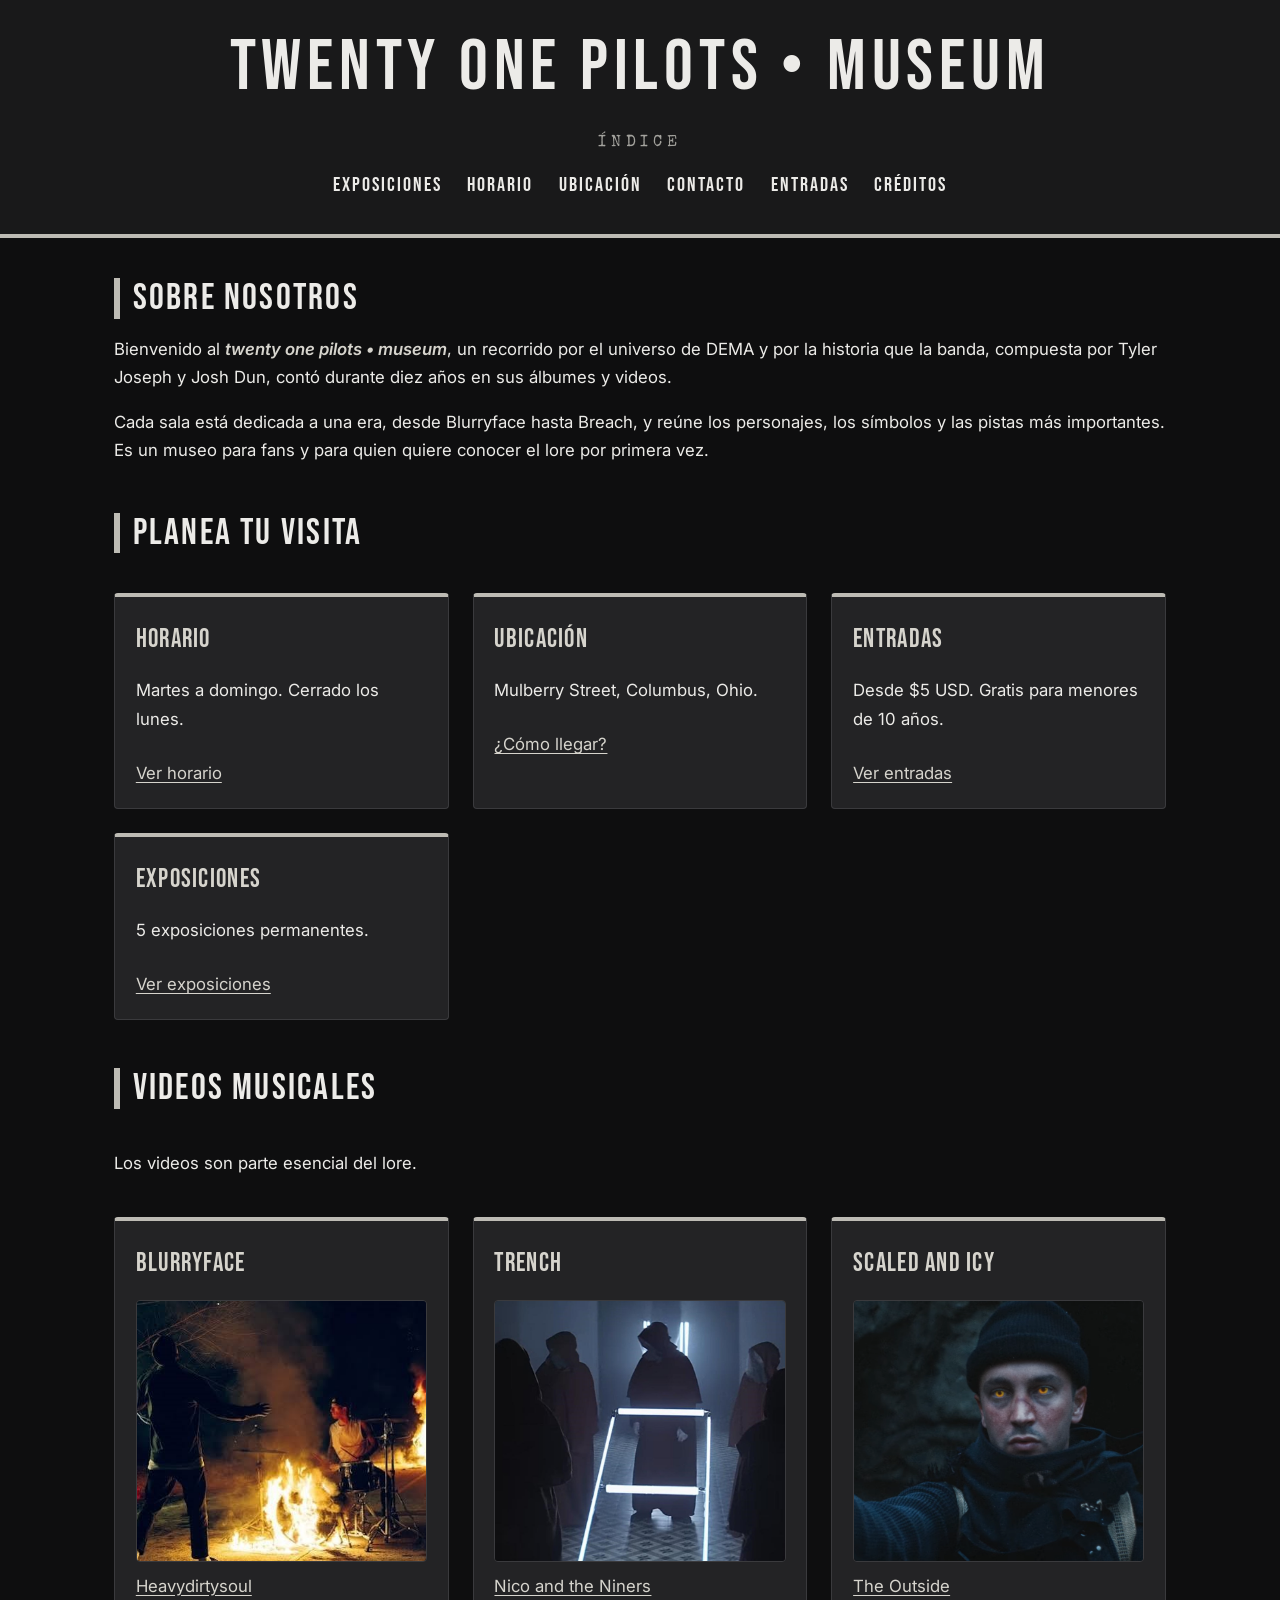
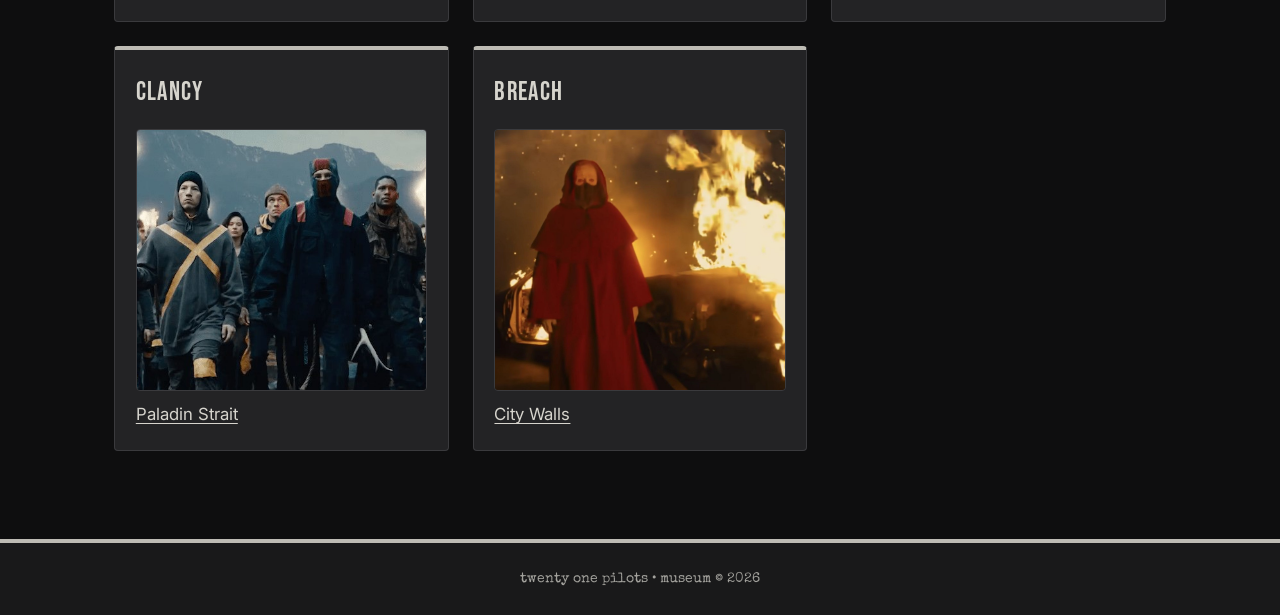
==== index.html @ c8e52bdf "Add files via upload" ====
<!DOCTYPE html>
<html lang="es">
<head>
    <meta charset="UTF-8">
    <meta name="viewport" content="width=device-width, initial-scale=1.0">
    <title>MUSEO</title>
    <link rel="stylesheet" href="estilos.css">
</head>
<body>
    <header>
        <h1 class="titulo">twenty one pilots • museum</h1>
        <nav>
            <h2 class="indice">Índice</h2>
            <a href="exposiciones.html">Exposiciones</a>
            <a href="horario.html">Horario</a>
            <a href="ubicacion.html">Ubicación</a>
            <a href="contacto.html">Contacto</a>
            <a href="entradas.html">Entradas</a>
            <a href="creditos.html">Créditos</a>
        </nav>
    </header>

    <main>
        <section>
            <div id="sobre-nosotros">
                <h2 class="subtitulo">Sobre nosotros</h2>
                <p>
                    Bienvenido al <em><strong>twenty one pilots • museum</strong></em>, un recorrido por el
                    universo de DEMA y por la historia que la banda, compuesta por Tyler Joseph y Josh Dun,
                    contó durante diez años en sus álbumes y videos.
                </p>
                <p>
                    Cada sala está dedicada a una era, desde Blurryface hasta
                    Breach, y reúne los personajes, los símbolos y las pistas
                    más importantes. Es un museo para fans y para quien quiere
                    conocer el lore por primera vez.
                </p>
            </div>
        </section>

        <section>
            <h2 class="subtitulo">Planea tu visita</h2>
            <article>
                <h3>Horario</h3>
                <p>Martes a domingo. Cerrado los lunes.</p>
                <a href="horario.html">Ver horario</a>
            </article>
            <article>
                <h3>Ubicación</h3>
                <p>Mulberry Street, Columbus, Ohio.</p>
                <a href="ubicacion.html">¿Cómo llegar?</a>
            </article>
            <article>
                <h3>Entradas</h3>
                <p>Desde $5 USD. Gratis para menores de 10 años.</p>
                <a href="entradas.html">Ver entradas</a>
            </article>
            <article>
                <h3>Exposiciones</h3>
                <p>5 exposiciones permanentes.</p>
                <a href="exposiciones.html">Ver exposiciones</a>
            </article>
        </section>

        <aside>
                <h2 class="subtitulo">Videos musicales</h2>
                <p>
                    Los videos son parte esencial del lore.
                </p>

                <article>
                    <h3>Blurryface</h3>
                        <figure>
                        <img src="video_heavydirtysoul.jpg" alt="Heavydirtysoul">
                        </figure>
                        <a href="https://www.youtube.com/watch?v=r_9Kf0D5BTs" target="_blank" rel="noopener noreferrer">Heavydirtysoul</a>
                </article>

                <article>
                    <h3>Trench</h3>
                        <figure>
                        <img src="video_nico-and-the-niners.jpg" alt="Nico and the Niners">
                        </figure>
                        <a href="https://www.youtube.com/watch?v=hMAPyGoqQVw" target="_blank" rel="noopener noreferrer">Nico and the Niners</a>
                </article>

                <article>
                    <h3>Scaled and Icy</h3>
                        <figure>
                        <img src="video_the-outside.png" alt="The Outside">
                        </figure>
                        <a href="https://www.youtube.com/watch?v=eNcvblM8-_o" target="_blank" rel="noopener noreferrer">The Outside</a>
                </article>

                <article>
                    <h3>Clancy</h3>
                        <figure>
                        <img src="video_paladin-strait.jpg" alt="Paladin Strait">
                        </figure>
                        <a href="https://www.youtube.com/watch?v=mix9YfaaNa0" target="_blank" rel="noopener noreferrer">Paladin Strait</a>
                </article>

                <article>
                    <h3>Breach</h3>
                        <figure>
                        <img src="video_city-walls.jpeg" alt="City Walls">
                        </figure>
                        <a href="https://www.youtube.com/watch?v=5Ozjel72yjQ" target="_blank" rel="noopener noreferrer">City Walls</a>
                </article>
        </aside>
    </main>

    <footer>
        <p>twenty one pilots • museum &copy; 2026</p>
    </footer>
</body>
</html>
---- estilos.css ----
@import url("https://fonts.googleapis.com/css2?family=Bebas+Neue&family=Special+Elite&family=Inter:wght@400;600&family=Permanent+Marker&family=Righteous&family=Anton&family=Cinzel:wght@500&display=swap");


:root {
    /*NEUTRAL (museo, horario, entradas, ubicación, contacto, créditos)*/
    --negro: #0e0e0f;
    --grafito: #19191a;
    --panel: #232325;
    --borde: #3a3a3d;
    --texto: #ecebe8;
    --texto-suave: #a3a29d;
    --acento: #bdbbb4;         
    --acento2: #ffffff;        
    --enlace: #d6d4cd;
    --sobre-acento: #111111;   
    --campo: #19191a;          
    --placeholder: #6f6e6a;
    --titulo: #ecebe8;         
    --nav-hover: #ffffff;

    --fuente-titulo: "Bebas Neue", Impact, "Arial Narrow", sans-serif;
    --fuente-lore: "Special Elite", "Courier New", monospace;
    --fuente-texto: "Inter", system-ui, -apple-system, "Segoe UI", sans-serif;

    --ancho: 1100px;
    --radio: 4px;
}

*, *::before, *::after {
    box-sizing: border-box;
}

html {
    scroll-behavior: smooth;
}

body {
    margin: 0;
    min-height: 100vh;
    display: flex;
    flex-direction: column;          /* footer siempre abajo */
    background: var(--negro);
    color: var(--texto);
    font-family: var(--fuente-texto);
    font-size: 1.05rem;
    line-height: 1.7;
}

img, iframe {
    max-width: 100%;
    display: block;
}

header {
    background: var(--grafito);
    border-bottom: 4px solid var(--acento);
    padding: 2rem 1.5rem 1rem;
    text-align: center;
}

.titulo {
    margin: 0 0 1rem;
    font-family: var(--fuente-titulo);
    font-weight: 400;
    font-size: clamp(2.5rem, 7vw, 4.5rem);
    letter-spacing: 0.08em;
    line-height: 1;
    text-transform: uppercase;
    color: var(--titulo);
}

nav {
    display: flex;
    flex-wrap: wrap;
    justify-content: center;
    align-items: center;
    gap: 0.4rem 1.2rem;
    padding: 0.6rem 0;
}

nav a {
    padding: 0.3rem 0.2rem;
    font-family: var(--fuente-titulo);
    font-size: 1.25rem;
    letter-spacing: 0.1em;
    text-transform: uppercase;
    text-decoration: none;
    color: var(--texto);
    border-bottom: 2px solid transparent;
    transition: color 0.2s, border-color 0.2s;
}

nav a:hover, nav a:focus-visible {
    color: var(--nav-hover);
    border-bottom-color: var(--acento);
}

.indice {
    flex-basis: 100%;
    margin: 0;
    font-family: var(--fuente-lore);
    font-weight: 400;
    font-size: 1rem;
    letter-spacing: 0.3em;
    text-transform: uppercase;
    color: var(--texto-suave);
}

main {
    flex: 1;
    width: 100%;
    max-width: var(--ancho);
    margin: 0 auto;
    padding: 2.5rem 1.5rem;
}

main > section, main > div, main > aside {
    margin-bottom: 3rem;
}

p {
    margin: 0 0 1rem;
}

.subtitulo, #subtitulo, #tema, #descripcion, #galeria {
    margin: 0 0 1rem;
    padding-left: 0.8rem;
    border-left: 6px solid var(--acento);
    font-family: var(--fuente-titulo);
    font-weight: 400;
    font-size: clamp(1.7rem, 4vw, 2.3rem);
    letter-spacing: 0.06em;
    text-transform: uppercase;
    line-height: 1.1;
}

h3 {
    margin: 0 0 0.5rem;
    font-family: var(--fuente-titulo);
    font-weight: 400;
    font-size: 1.6rem;
    letter-spacing: 0.05em;
    color: var(--enlace);
}

italics {
    font-style: italic;
    color: var(--enlace);
}

strong {
    color: var(--enlace);
    font-weight: 600;
}

/* Links */
main a {
    color: var(--enlace);
    text-underline-offset: 3px;
    transition: color 0.2s;
}

main a:hover,
main a:focus-visible {
    color: var(--acento2);
}

/* Tarjetas (article)  */
section:has(> article), aside {
    display: grid;
    grid-template-columns: repeat(auto-fit, minmax(260px, 1fr));
    gap: 1.5rem;
}

/* Lo que no es tarjeta ocupa todo el ancho de la cuadrícula */
section:has(> article) > :not(article), aside > :not(article) {
    grid-column: 1 / -1;
}

article {
    display: flex;
    flex-direction: column;
    gap: 0.4rem;
    padding: 1.3rem;
    background: var(--panel);
    border: 1px solid var(--borde);
    border-top: 4px solid var(--acento);
    border-radius: var(--radio);
    transition: transform 0.2s, border-color 0.2s;
}

article:hover {
    transform: translateY(-4px);
    border-top-color: var(--acento2);
}

article > img {
    width: 100%;
    aspect-ratio: 1 / 1;
    object-fit: cover;
    border-radius: var(--radio);
    margin-bottom: 0.6rem;
    filter: grayscale(0.25) contrast(1.05);
    transition: filter 0.3s;
}

article:hover > img {
    filter: none;
}

article > a {
    align-self: flex-start;
    margin-top: 0.2rem;
}

/* Videos de YouTube */
article iframe {
    width: 100%;
    height: auto;
    aspect-ratio: 16 / 9;
    border: 2px solid var(--borde);
    border-radius: var(--radio);
}

/* Galería (figure) */
section:has(> figure) {
    display: grid;
    grid-template-columns: repeat(auto-fit, minmax(280px, 1fr));
    gap: 1.5rem;
}

section:has(> figure) > :not(figure) {
    grid-column: 1 / -1;
}

figure {
    margin: 0;
    background: var(--panel);
    border: 1px solid var(--borde);
    border-radius: var(--radio);
    overflow: hidden;
}

figure img {
    width: 100%;
    height: 260px;
    object-fit: cover;
    transition: transform 0.4s;
}

figure:hover img {
    transform: scale(1.04);
}

figcaption {
    padding: 0.8rem 1rem;
    font-family: var(--fuente-lore);
    font-size: 0.9rem;
    line-height: 1.5;
    color: var(--texto-suave);
    border-top: 3px solid var(--acento);
}

/* Tablas (horario y entradas) */
table {
    width: 100%;
    border-collapse: collapse;
    background: var(--panel);
    border: 1px solid var(--borde);
}

th,
td {
    padding: 0.8rem 1rem;
    text-align: left;
    border-bottom: 1px solid var(--borde);
}

th {
    background: var(--acento);
    color: var(--sobre-acento);
    font-family: var(--fuente-titulo);
    font-weight: 400;
    font-size: 1.25rem;
    letter-spacing: 0.08em;
    text-transform: uppercase;
}

tbody tr:nth-child(even) {
    background: color-mix(in srgb, var(--texto) 4%, transparent);
}

tbody tr:hover {
    background: color-mix(in srgb, var(--acento) 12%, transparent);
}

td[colspan] {
    color: var(--acento2);
    font-weight: 600;
    text-align: center;
}

/* Notas */
.notas {
    margin: 0 0 0.6rem;
    padding: 0.7rem 1rem;
    background: var(--grafito);
    border-left: 4px solid var(--acento2);
    font-family: var(--fuente-lore);
    font-size: 0.92rem;
    color: var(--texto-suave);
}

/* Listas */
ul {
    padding-left: 1.3rem;
}

li {
    margin-bottom: 0.5rem;
}

li::marker {
    color: var(--acento);
}

/* Mapa */
main > div > iframe {
    width: 100%;
    height: auto;
    aspect-ratio: 3 / 2;
    max-height: 450px;
    margin-bottom: 1rem;
    border: 2px solid var(--borde);
    border-radius: var(--radio);
}

/* Formulario de contacto */
form {
    display: flex;
    flex-direction: column;
    gap: 1rem;
    max-width: 640px;
}

fieldset {
    margin: 0;
    padding: 0;
    border: none;
    display: flex;
    flex-direction: column;
    gap: 0.35rem;
}

label {
    font-family: var(--fuente-titulo);
    font-size: 1.15rem;
    letter-spacing: 0.08em;
    text-transform: uppercase;
    color: var(--enlace);
}

input, textarea {
    width: 100%;
    padding: 0.7rem 0.9rem;
    background: var(--campo);
    color: var(--texto);
    border: 2px solid var(--borde);
    border-radius: var(--radio);
    font: inherit;
    transition: border-color 0.2s, box-shadow 0.2s;
}

input::placeholder, textarea::placeholder {
    color: var(--placeholder);
}

input:focus, textarea:focus {
    outline: none;
    border-color: var(--acento);
    box-shadow: 0 0 0 3px color-mix(in srgb, var(--acento) 30%, transparent);
}

textarea {
    resize: vertical;
    min-height: 120px;
}

button {
    align-self: flex-start;
    padding: 0.7rem 2rem;
    background: var(--acento);
    color: var(--sobre-acento);
    border: 2px solid var(--acento);
    border-radius: var(--radio);
    font-family: var(--fuente-titulo);
    font-size: 1.3rem;
    letter-spacing: 0.1em;
    text-transform: uppercase;
    cursor: pointer;
    transition: background 0.2s, color 0.2s;
}

button:hover,
button:focus-visible {
    background: transparent;
    color: var(--enlace);
}

/* Footer */
footer {
    padding: 1.5rem;
    background: var(--grafito);
    border-top: 4px solid var(--acento);
    text-align: center;
    font-family: var(--fuente-lore);
    font-size: 0.9rem;
    color: var(--texto-suave);
}

footer p {
    margin: 0;
}

/* ERA BLURRYFACE */
.era-blurryface {
    --negro: #050505;
    --grafito: #0f0f0f;
    --panel: #181818;
    --borde: #2e2e2e;
    --texto: #e8e4dc;
    --texto-suave: #9a958b;
    --acento: #e0262d;
    --acento2: #e8e4dc;
    --enlace: #ff4b50;
    --sobre-acento: #ffffff;
    --campo: #0f0f0f;
    --placeholder: #6a665e;
    --titulo: #e0262d;
    --nav-hover: #ff4b50;
    --fuente-titulo: "Permanent Marker", "Bebas Neue", Impact, sans-serif;
}

.era-blurryface header {
    background: linear-gradient(180deg, #000 0%, #0f0f0f 100%);
    border-bottom-width: 6px;
}

.era-blurryface figure img {
    filter: grayscale(1) contrast(1.15);
}

.era-blurryface figure:hover img {
    filter: none;
}

/* ERA TRENCH */
.era-trench {
    --negro: #0d0d0d;
    --grafito: #181818;
    --panel: #222222;
    --borde: #3a3a3a;
    --texto: #e9e6dc;
    --texto-suave: #a9a699;
    --acento: #fce300;
    --acento2: #d6232a;
    --enlace: #fce300;
    --sobre-acento: #0d0d0d;
    --titulo: #fce300;
    --nav-hover: #fce300;
}

.era-trench header {
    background:
        repeating-linear-gradient(90deg, transparent 0 38px, rgba(255, 255, 255, 0.025) 38px 40px),
        var(--grafito);
}

/* ERA SCALED AND ICY */
.era-sai {
    --negro: #eef0e8;          
    --grafito: #d3e2df;        
    --panel: #f8f9f4;          
    --borde: #c9d2c3;
    --texto: #2f3b3a;
    --texto-suave: #55625f;
    --acento: #e3a3ba;         
    --acento2: #5f9ea6;        
    --enlace: #a8456f;
    --sobre-acento: #2f3b3a;
    --campo: #fbfcf8;
    --placeholder: #8a9792;
    --titulo: #2f3b3a;
    --nav-hover: #a8456f;
    --fuente-titulo: "Righteous", "Bebas Neue", Impact, sans-serif;
    --radio: 12px;
}

.era-sai header {
    background: linear-gradient(135deg, #d3e2df 0%, #e1e8d3 60%, #ecd6de 100%);
    border-bottom: 3px solid var(--acento2);
}

.era-sai article,
.era-sai figure,
.era-sai table {
    border: 1px solid var(--borde);
    box-shadow: 4px 4px 0 color-mix(in srgb, var(--acento) 45%, var(--negro));
}

.era-sai article:hover {
    border-top-color: var(--acento2);
}

.era-sai .subtitulo, .era-sai #tema, .era-sai #descripcion, .era-sai #galeria {
    border-left-color: var(--acento2);
}

.era-sai figcaption {
    border-top: 1px solid var(--borde);
}

.era-sai figure img {
    filter: saturate(0.85);
}

.era-sai figure:hover img {
    filter: none;
}

.era-sai footer {
    border-top-color: var(--acento2);
}

/* ERA CLANCY */
.era-clancy {
    --negro: #170f0d;
    --grafito: #241714;
    --panel: #2e1f1b;
    --borde: #4a332d;
    --texto: #f1e6d8;
    --texto-suave: #b8a592;
    --acento: #de8639;
    --acento2: #e34037;
    --enlace: #f4a85e;
    --sobre-acento: #170f0d;
    --campo: #241714;
    --placeholder: #7d6a5c;
    --titulo: #fbe21f;
    --nav-hover: #fbe21f;
    --fuente-titulo: "Anton", Impact, "Arial Narrow", sans-serif;
}

.era-clancy header {
    background: linear-gradient(0deg, rgba(227, 64, 55, 0.35) 0%, transparent 70%), var(--grafito);
    border-bottom-color: var(--acento2);
}

.era-clancy .titulo {
    text-shadow: 0 0 24px rgba(251, 226, 31, 0.45);
}

.era-clancy footer {
    border-top-color: var(--acento2);
}

/* ERA BREACH */
.era-breach {
    --negro: #110605;
    --grafito: #220d0c;
    --panel: #2e1311;
    --borde: #5a2822;
    --texto: #eadfd2;
    --texto-suave: #b39a8c;
    --acento: #df4c3f;
    --acento2: #e8c9a0;
    --enlace: #ff7a6b;
    --sobre-acento: #ffffff;
    --campo: #220d0c;
    --placeholder: #7a5c55;
    --titulo: #e8c9a0;
    --nav-hover: #df4c3f;
    --fuente-titulo: "Cinzel", Georgia, "Times New Roman", serif;
}

.era-breach .titulo {
    letter-spacing: 0.15em;
}

.era-breach nav a, .era-breach th, .era-breach button, .era-breach label {
    letter-spacing: 0.12em;
}

.era-breach header {
    background: radial-gradient(ellipse at 50% 120%, #642923 0%, var(--grafito) 70%);
}

.era-breach figure img {
    filter: sepia(0.35) saturate(1.2) contrast(1.05);
}

.era-breach figure:hover img {
    filter: none;
}

/* Tarjetas de exposiciones.html */
article:has(> a[href^="blurryface"]) { --acento: #e0262d; --acento2: #e8e4dc; --enlace: #ff4b50; }
article:has(> a[href^="trench"])     { --acento: #fce300; --acento2: #d6232a; --enlace: #fce300; }
article:has(> a[href^="sai"])        { --acento: #e488a7; --acento2: #7ec3cc; --enlace: #f2a3bd; }
article:has(> a[href^="clancy"])     { --acento: #de8639; --acento2: #e34037; --enlace: #f4a85e; }
article:has(> a[href^="breach"])     { --acento: #df4c3f; --acento2: #e8c9a0; --enlace: #ff7a6b; }


@media (max-width: 600px) {
    body {
        font-size: 1rem;
    }

    main {
        padding: 1.5rem 1rem;
    }

    nav {
        gap: 0.2rem 0.9rem;
    }

    nav a {
        font-size: 1.1rem;
    }

    th,
    td {
        padding: 0.6rem 0.5rem;
        font-size: 0.9rem;
    }

    figure img {
        height: 200px;
    }
}
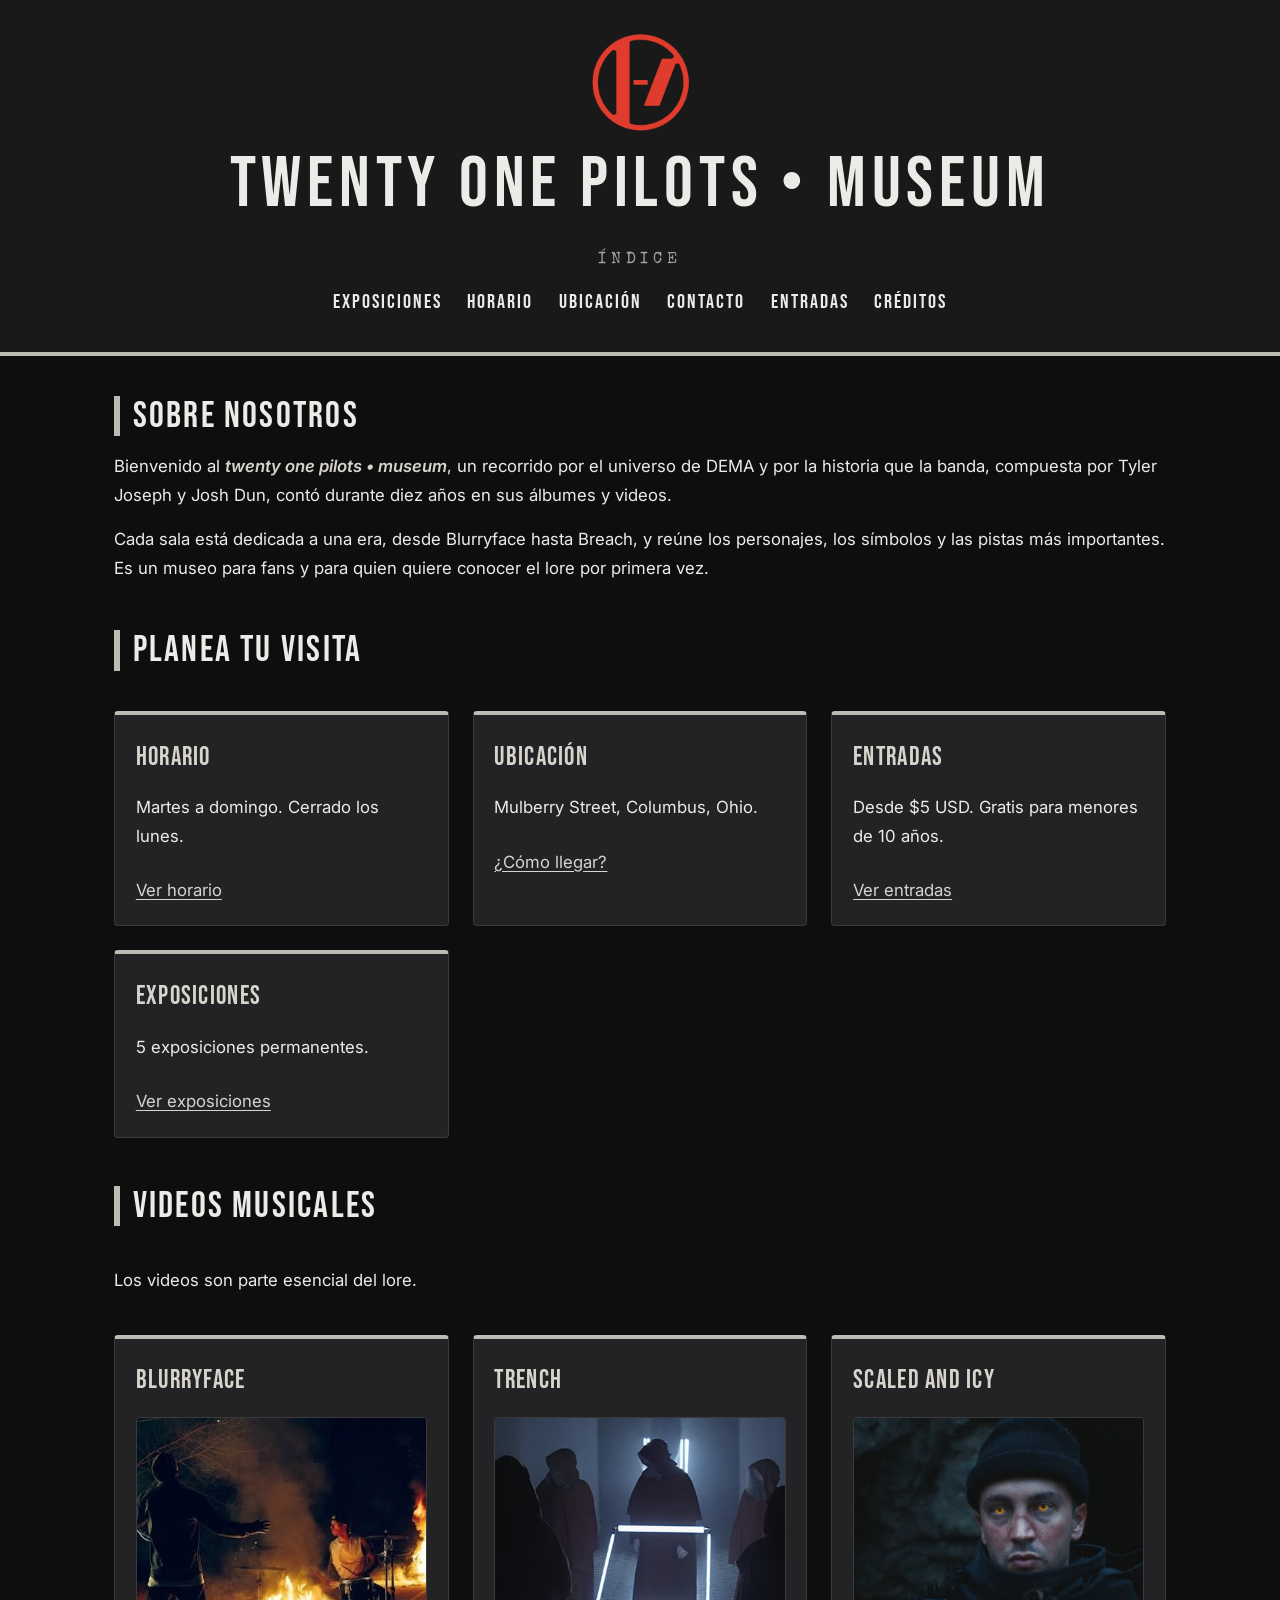
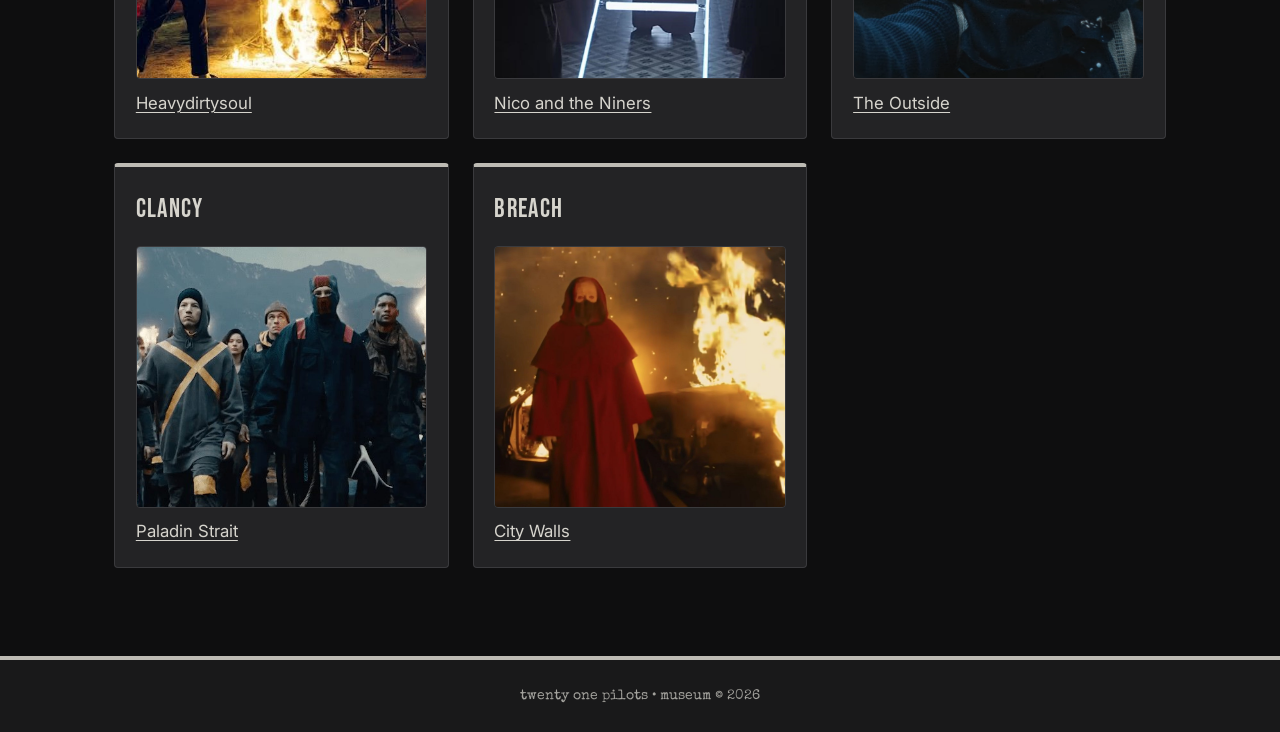
==== commit df87573d: "Add files via upload" ====
--- a/index.html
+++ b/index.html
@@ -8,6 +8,7 @@
 </head>
 <body>
     <header>
+        <img src="logo.png" alt="Logo" class="logo-header">
         <h1 class="titulo">twenty one pilots • museum</h1>
         <nav>
             <h2 class="indice">Índice</h2>
--- a/estilos.css
+++ b/estilos.css
@@ -56,6 +56,11 @@
     border-bottom: 4px solid var(--acento);
     padding: 2rem 1.5rem 1rem;
     text-align: center;
+}
+
+.logo-header {
+    max-width: 180px;
+    margin: 0 auto 1rem;
 }
 
 .titulo {
